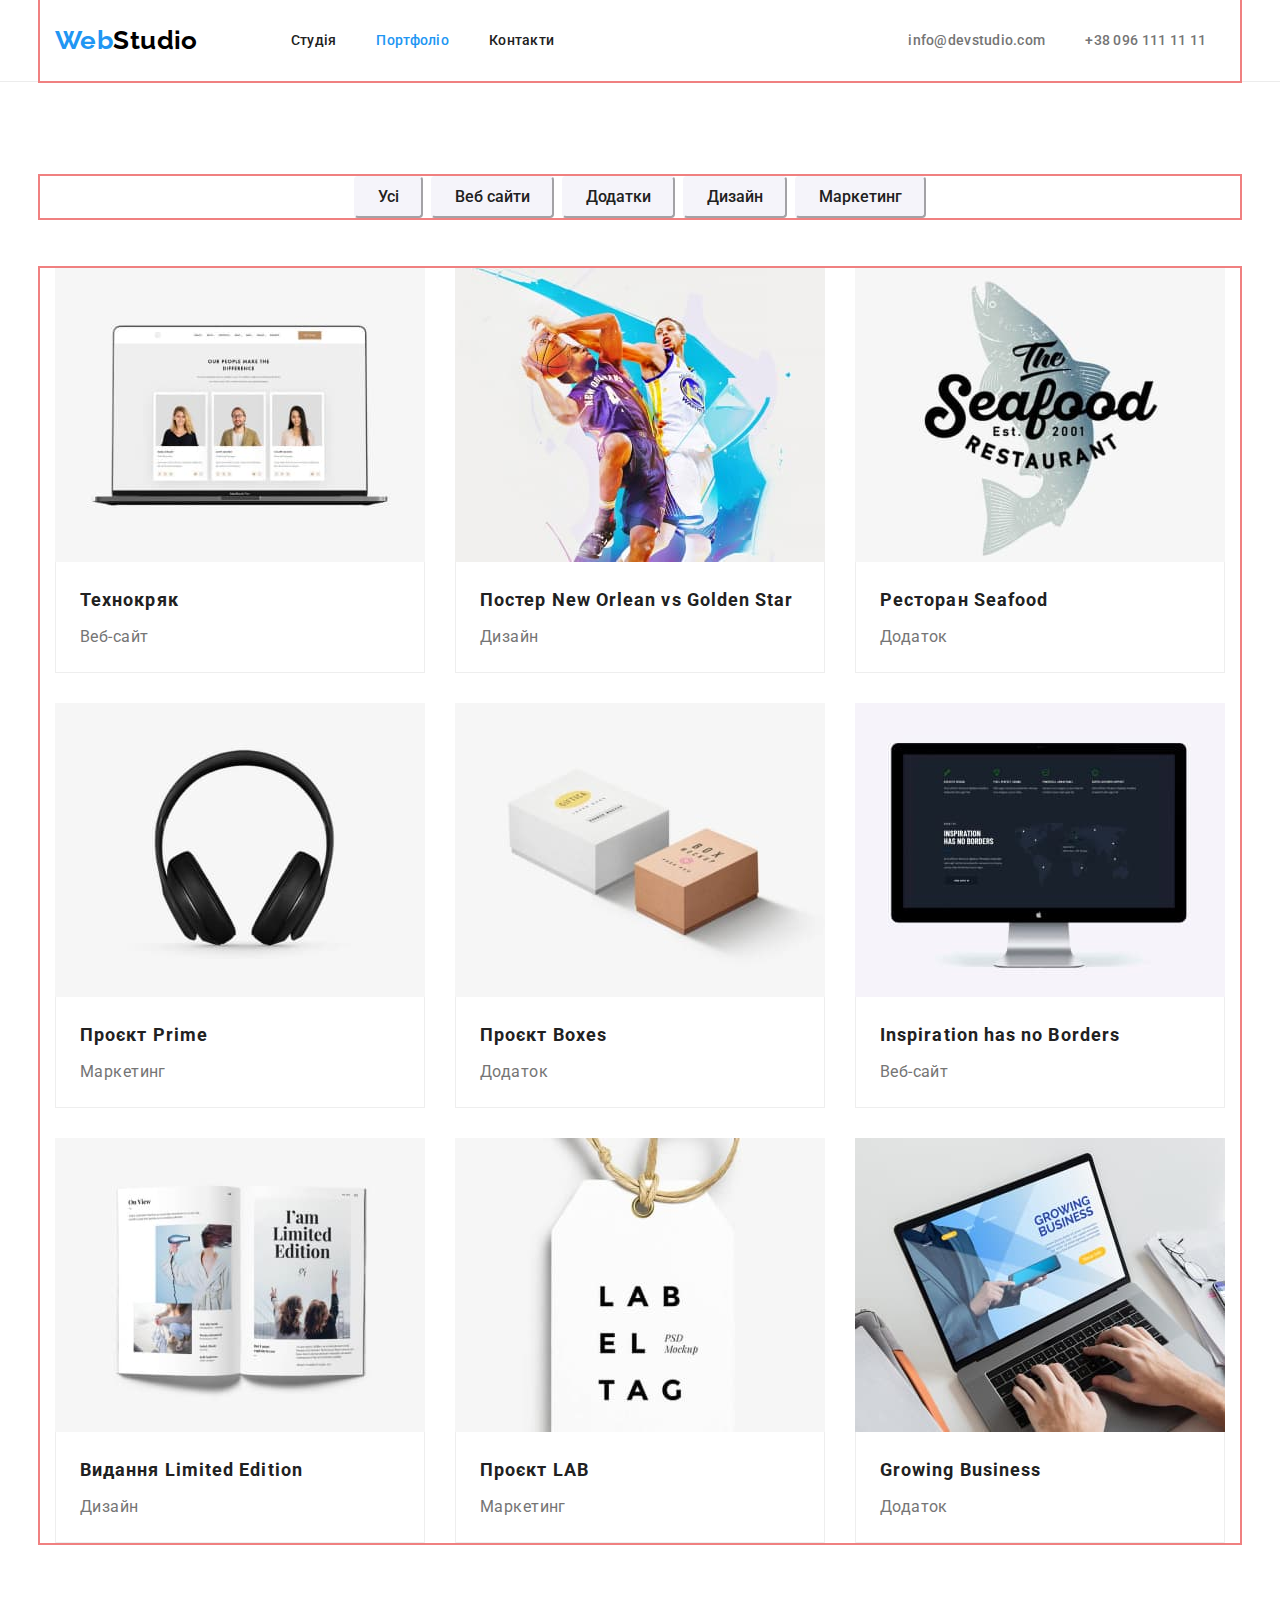
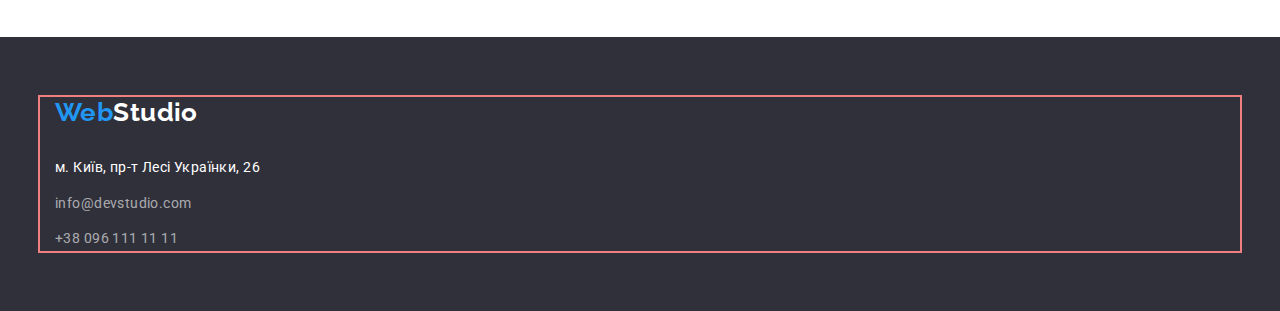
==== portfolio.html @ 5e0f8f5c "ver1" ====
<!DOCTYPE html>
<html lang="uk">
  <head>
    <meta charset="UTF-8" />
    <meta http-equiv="X-UA-Compatible" content="IE=edge" />
    <meta name="viewport" content="width=device-width, initial-scale=1.0" />
    <title>Portfolio</title>
    <link
      rel="stylesheet"
      href="https://cdnjs.cloudflare.com/ajax/libs/modern-normalize/1.1.0/modern-normalize.min.css"
    />
    <link rel="preconnect" href="https://fonts.googleapis.com" />
    <link rel="preconnect" href="https://fonts.gstatic.com" crossorigin />
    <link
      href="https://fonts.googleapis.com/css2?family=Raleway:wght@700&family=Roboto:wght@400;500;700;900&display=swap"
      rel="stylesheet"
    />
    <link rel="stylesheet" href="./css/styles.css" />
  </head>
  <body class="page">
    <!-- Навігація -->
    <header class="page-header">
      <div class="container">
        <nav class="main-nav">
          <a class="logo" href="./index.html" lang="en"><span class="accent">Web</span>Studio</a>
          <ul class="site-nav list">
            <li class="item"><a href="./index.html" class="link">Студія</a></li>
            <li class="item"><a href="./portfolio.html" class="link current">Портфоліо</a></li>
            <li class="item"><a href="" class="link">Контакти</a></li>
          </ul>
        </nav>
        <ul class="auth-nav list">
          <li class="item">
            <a class="link" href="mailto:info@devstudio.com">info@devstudio.com</a>
          </li>
          <li class="item"><a class="link" href="tel:+380961111111">+38 096 111 11 11</a></li>
        </ul>
      </div>
    </header>
    <main>
      <section class="section">
        <h1 class="visually-hidden">Портфоліо</h1>
        <!-- Фільтр -->
        <div class="container">
          <ul class="filter list">
            <li class="filter-list"><button type="button" class="button-filter">Усі</button></li>
            <li class="filter-list">
              <button type="button" class="button-filter">Веб сайти</button>
            </li>
            <li class="filter-list">
              <button type="button" class="button-filter">Додатки</button>
            </li>
            <li class="filter-list"><button type="button" class="button-filter">Дизайн</button></li>
            <li class="filter-list">
              <button type="button" class="button-filter">Маркетинг</button>
            </li>
          </ul>
        </div>
        <!-- Проекти -->
        <div class="container">
          <ul class="portfolio-list list">
            <li class="projects">
              <a class="projects-link" href="">
                <img src="./images/pf1.jpg" alt="Веб-сайт Технокряк" width="370" />
                <div class="border">
                  <h2 class="title">Технокряк</h2>
                  <p class="text">Веб-сайт</p>
                </div></a
              >
            </li>
            <li class="projects">
              <a class="projects-link" href="">
                <img src="./images/pf2.jpg" alt="Постер New Orlean vs Golden Star<" width="370" />
                <div class="border">
                  <h2 class="title">Постер New Orlean vs Golden Star</h2>
                  <p class="text">Дизайн</p>
                </div></a
              >
            </li>
            <li class="projects">
              <a class="projects-link" href="">
                <img src="./images/pf3.jpg" alt="Ресторан Seafood" width="370" />
                <div class="border">
                  <h2 class="title">Ресторан Seafood</h2>
                  <p class="text">Додаток</p>
                </div></a
              >
            </li>
            <li class="projects">
              <a class="projects-link" href="">
                <img src="./images/pf4.jpg" alt="Проєкт Prime" width="370" />
                <div class="border">
                  <h2 class="title">Проєкт Prime</h2>
                  <p class="text">Маркетинг</p>
                </div></a
              >
            </li>
            <li class="projects">
              <a class="projects-link" href="">
                <img src="./images/pf5.jpg" alt="Проєкт Boxes" width="370" />
                <div class="border">
                  <h2 class="title">Проєкт Boxes</h2>
                  <p class="text">Додаток</p>
                </div></a
              >
            </li>
            <li class="projects">
              <a class="projects-link" href="">
                <img src="./images/pf6.jpg" alt="Веб-сайт Inspiration has no Borders" width="370" />
                <div class="border">
                  <h2 class="title">Inspiration has no Borders</h2>
                  <p class="text">Веб-сайт</p>
                </div></a
              >
            </li>
            <li class="projects">
              <a class="projects-link" href="">
                <img src="./images/pf7.jpg" alt="Видання Limited Edition" width="370" />
                <div class="border">
                  <h2 class="title">Видання Limited Edition</h2>
                  <p class="text">Дизайн</p>
                </div></a
              >
            </li>
            <li class="projects">
              <a class="projects-link" href="">
                <img src="./images/pf8.jpg" alt="Проєкт LAB" width="370" />
                <div class="border">
                  <h2 class="title">Проєкт LAB</h2>
                  <p class="text">Маркетинг</p>
                </div>
              </a>
            </li>
            <li class="projects">
              <a class="projects-link" href="">
                <img src="./images/pf9.jpg" alt="Growing Business" width="370" />
                <div class="border">
                  <h2 class="title">Growing Business</h2>
                  <p class="text">Додаток</p>
                </div>
              </a>
            </li>
          </ul>
        </div>
      </section>
    </main>
    <!-- футер -->
    <footer class="footer">
      <div class="container">
        <a class="logo-footer" href="./index.html" lang="en"
          ><span class="accent">Web</span>Studio</a
        >
        <address class="addlinks">
          <a
            class="map"
            href="https://goo.gl/maps/CPtrU1FHBa2aNyZL9"
            target="_blank"
            rel="noopener noreferrer nofollow"
            >м. Київ, пр-т Лесі Українки, 26</a
          >
          <ul class="addcontact list">
            <li class="foter-link">
              <a class="link" href="mailto:info@devstudio.com">info@devstudio.com</a>
            </li>
            <li class="foter-link">
              <a class="link" href="tel:+380961111111">+38 096 111 11 11</a>
            </li>
          </ul>
        </address>
      </div>
    </footer>
  </body>
</html>
---- css/styles.css ----
:root {
  --primaty-text-color: #757575;
  --title-text-color: #212121;
  --accent-color: #2196f3;
  --background-color: #f5f5f5;
  --filter-background-color: #f5f4fa;
  --second-color: #ffffff;
  --foter-links-color: rgba(255, 255, 255, 0.6);
  --head-foter-color: #2f303a;
  --hover-button-color: #188ce8;
  --logo-color: #000000;
  --header-color: #ececec;
  --border-portfolio: #eeeeee;
}
.page {
  color: var(--primaty-text-color);
  background-color: var(--second-color);
  font-family: 'Roboto', sans-serif;
  font-size: 14px;
  letter-spacing: 0.03em;
}
.page-header {
  background-color: var(--second-color);
  border-bottom: 1px solid var(--header-color);
}
.page-header > .container {
  display: flex;
  align-items: center;
}
.accent {
  color: var(--accent-color);
}
.container {
  width: 1200px;
  margin: 0 auto;
  padding: 0 15px;
  outline: 2px solid lightcoral;
}
.border {
  border-bottom: 1px solid var(--border-portfolio);
  border-right: 1px solid var(--border-portfolio);
  border-left: 1px solid var(--border-portfolio);
  padding: 20px 24px;
}
p {
  margin-bottom: 0;
  margin-top: 0;
}
.list {
  list-style: none;
  padding: 0;
  margin: 0;
}
/*main nav*/
.main-nav {
  display: flex;
  align-items: center;
}
/*site nav*/
.logo {
  color: var(--logo-color);
  font-family: 'Raleway', sans-serif;
  font-weight: 700;
  font-size: 26px;
  line-height: 2;
  text-decoration: none;

  margin-right: 93px;
}

.site-nav {
  display: flex;
}

.site-nav .item:not(:last-child) {
  margin-right: 40px;
}
.site-nav .link:hover,
.site-nav .link:focus {
  color: var(--accent-color);
}
.site-nav .link.current {
  color: var(--accent-color);
}
.site-nav .link {
  color: var(--title-text-color);
  font-weight: 500;
  letter-spacing: 0.02em;
  line-height: 1.14;
  text-decoration: none;

  display: block;
  padding-top: 32px;
  padding-bottom: 32px;
}
.auth-nav {
  display: flex;
  margin-left: 354px;
}

.auth-nav .item + .item {
  margin-left: 40px;
}
.auth-nav .item {
  padding-top: 32px;
  padding-bottom: 32px;
}
.auth-nav .link {
  color: var(--primaty-text-color);
  font-weight: 500;
  letter-spacing: 0.02em;
  line-height: 1.14;
  text-decoration: none;
}
.auth-nav .link:hover,
.auth-nav .link:focus {
  color: var(--accent-color);
}

/*hero*/
.hero {
  background-color: var(--head-foter-color);
  margin-top: 0;
  margin-bottom: 0;
  margin-left: 0;
  margin-right: 0;
  padding-bottom: 200px;
  padding-top: 200px;
  text-align: center;
}
.hero-title {
  color: var(--second-color);
  font-weight: 900;
  font-size: 44px;
  line-height: 1.36;
  max-width: 696px;

  letter-spacing: 0.06em;
  text-transform: uppercase;
  margin: 0 auto;
  margin-bottom: 30px;
}
.button-hero {
  color: var(--second-color);
  background-color: var(--accent-color);
  font-weight: 700;
  font-size: 16px;
  line-height: 1.9;
  letter-spacing: 0.06em;
  cursor: pointer;

  padding: 10px 24px 10px 24px;
  border-radius: 4px;
  border-color: var(--accent-color);
  box-shadow: 0px 4px 4px rgba(0, 0, 0, 0.15);
  border: none;
}
.button-hero:hover,
.button-hero:focus {
  background-color: var(--hover-button-color);
}
/*sections*/
.section {
  padding-top: 94px;
  padding-bottom: 94px;
}
.section-title {
  color: var(--title-text-color);
  font-weight: 700;
  font-size: 36px;
  line-height: 1.6;
  text-align: center;
  margin-top: 0;
  margin-bottom: 50px;
}

.workers {
  background-color: var(--filter-background-color);
}
.workers .team-list {
  text-align: center;
  line-height: 1.18;
  background-color: var(--second-color);
}

.feature-list {
  display: flex;
}
.feature-list .title {
  color: var(--title-text-color);
  line-height: 1.14;
  font-weight: 700;
  text-transform: uppercase;
  margin-top: 0;
}
.feature-list .feature-text {
  line-height: 1.7;
  margin-top: 0;
  margin-bottom: 0;
}
.feature-list .feature {
  width: 270px;
}
.feature-list .feature:not(:last-child) {
  margin-right: 30px;
}
.section-photo {
  display: flex;
}
.section-photo .photo:not(:last-child) {
  margin-right: 30px;
}
.section-photo img {
  display: block;
}
.workers-team {
  display: flex;
}
.workers-team .team-list:not(:last-child) {
  margin-right: 30px;
  box-shadow: 0px 1px 3px rgba(0, 0, 0, 0.12), 0px 1px 1px rgba(0, 0, 0, 0.14),
    0px 2px 1px rgba(0, 0, 0, 0.2);
  border-radius: 0px 0px 4px 4px;
  padding-bottom: 30px;
}
.portfolio-list {
  display: flex;
  flex-wrap: wrap;
}
.portfolio-list .projects {
  width: calc((100% - 60px) / 3);
  margin-right: 30px;
  margin-bottom: 30px;
}
.portfolio-list .projects:nth-child(3n) {
  margin-right: 0;
}
.portfolio-list .projects:nth-last-child(-n + 3) {
  margin-bottom: 0;
}
.portfolio-list img {
  display: block;
}
.portfolio-list .title {
  color: var(--title-text-color);
  margin-top: 0;
  margin-bottom: 4px;
}
.workers .name {
  color: var(--title-text-color);
  font-weight: 500;
  font-size: 16px;
  margin-top: 30px;
  margin-bottom: 10px;
}

.visually-hidden {
  position: absolute;
  white-space: nowrap;
  width: 1px;
  height: 1px;
  overflow: hidden;
  border: 0;
  padding: 0;
  clip: rect(0 0 0 0);
  clip-path: inset(50%);
  margin: -1px;
}
/*footer*/
.footer {
  background-color: var(--head-foter-color);
  padding-top: 60px;
  padding-bottom: 60px;
}
.footer .logo-footer {
  display: inline-block;
  color: var(--second-color);
  font-family: 'Raleway', sans-serif;
  font-weight: 700;
  font-size: 26px;
  line-height: 1.19;
  text-decoration: none;
  margin-bottom: 28px;
}
.footer .link:hover,
.footer .link:focus {
  color: var(--accent-color);
}
.addlinks {
  font-style: normal;
}
.addlinks .map {
  color: var(--second-color);
  text-decoration: none;
  line-height: 1.7;
  margin-bottom: 12px;
  display: inline-block;
}
.addlinks .link {
  line-height: 1.7;
  color: var(--foter-links-color);
  text-decoration: none;
}
.addcontact .foter-link:not(:last-child) {
  margin-bottom: 12px;
  display: block;
}
.addcontact .contact:first-child {
  margin-bottom: 12px;
}

/*portfolio*/
/*portfolio filter*/
.filter {
  display: flex;
  margin-bottom: 50px;
  justify-content: center;
}
.filter .filter-list:not(:last-child) {
  margin-right: 8px;
}
.filter .button-filter {
  color: var(--title-text-color);
  background-color: var(--filter-background-color);
  font-weight: 500;
  font-size: 16px;
  line-height: 1.6;
  cursor: pointer;
  border-radius: 4px;
  border-color: var(--filter-background-color);
  padding: 6px 22px 6px 22px;
}
.filter .button-filter:hover,
.filter .button-filter:focus {
  background-color: var(--accent-color);
  box-shadow: 0px 3px 1px rgba(0, 0, 0, 0.1), 0px 1px 2px rgba(0, 0, 0, 0.08),
    0px 2px 2px rgba(0, 0, 0, 0.12);
}
/*portfolio-list*/
.projects {
  background-color: var(--second-color);
}
.projects-link {
  text-decoration: none;
}
.portfolio-list .title {
  letter-spacing: 0.06em;
  font-weight: 700;
  font-size: 18px;
  line-height: 2;
  text-decoration: none;
}
.portfolio-list .text {
  font-size: 16px;
  line-height: 1.88;
  color: var(--primaty-text-color);
  text-decoration: none;
}
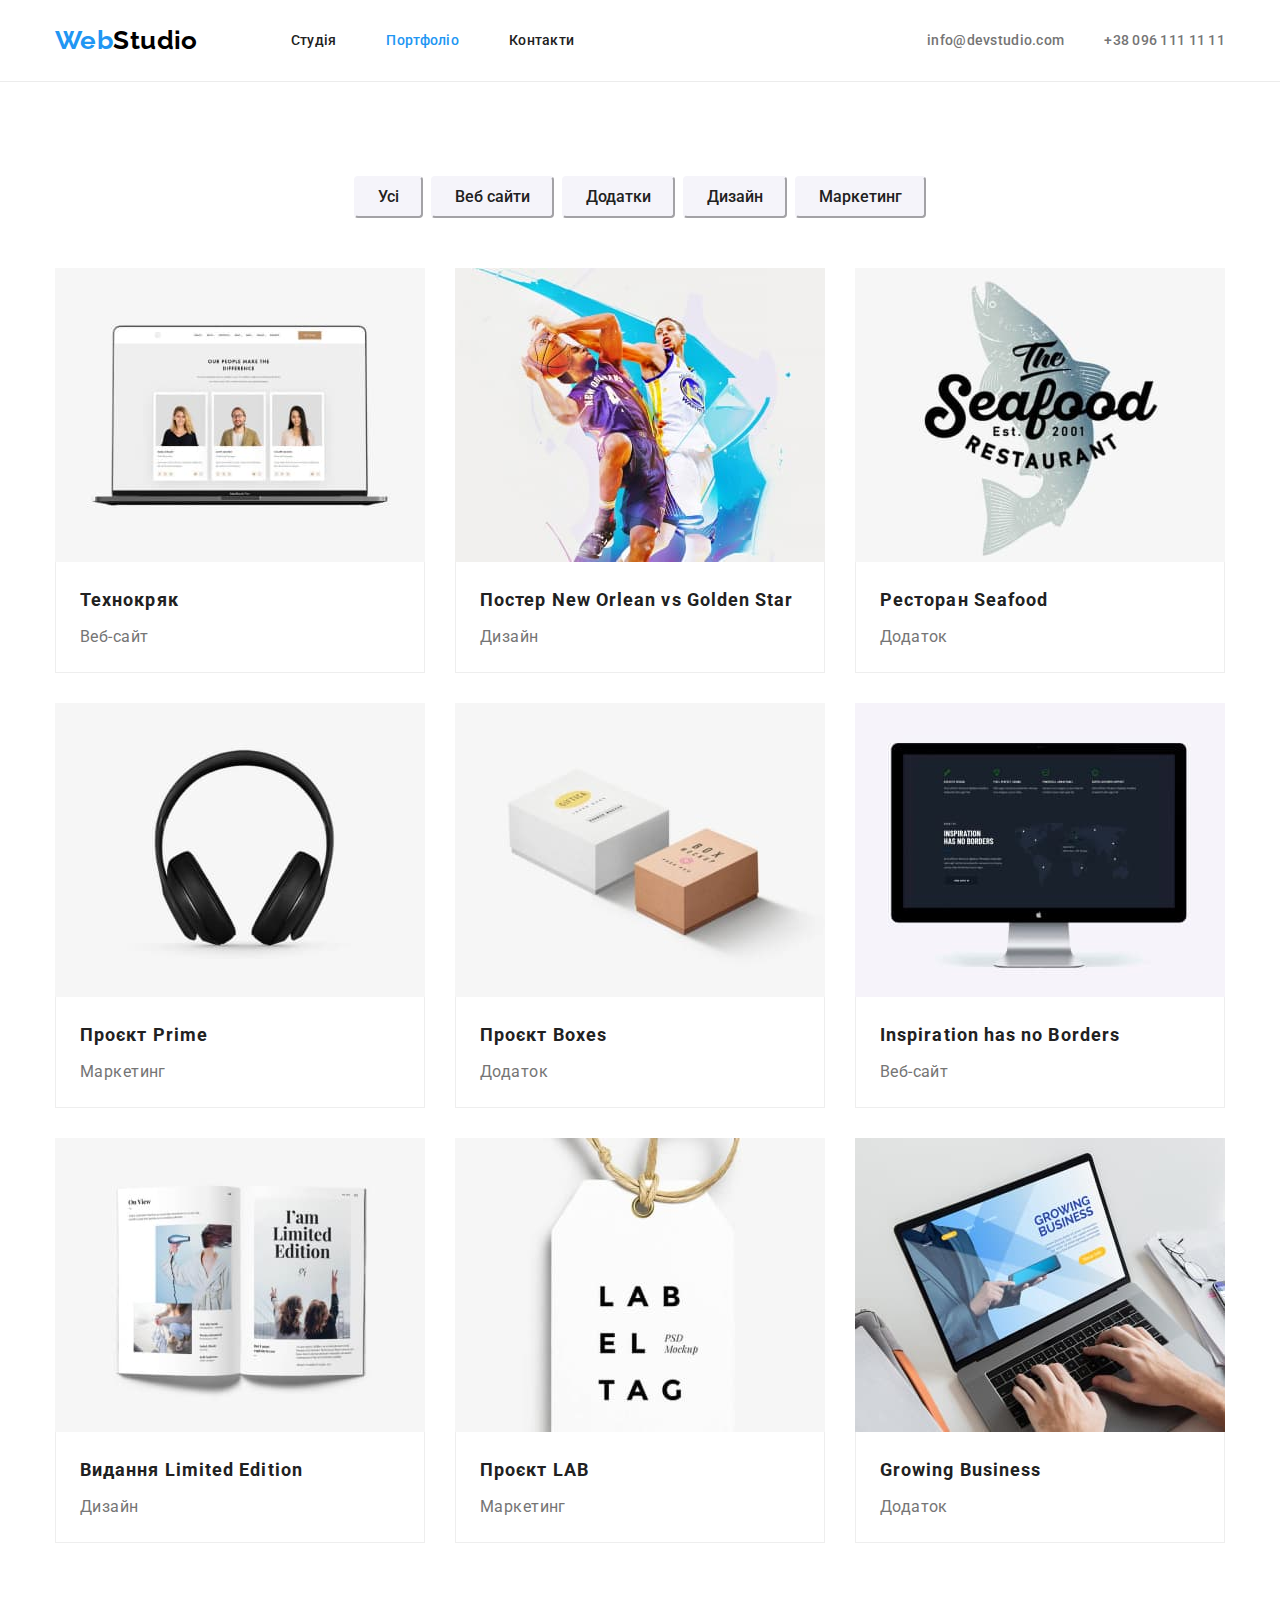
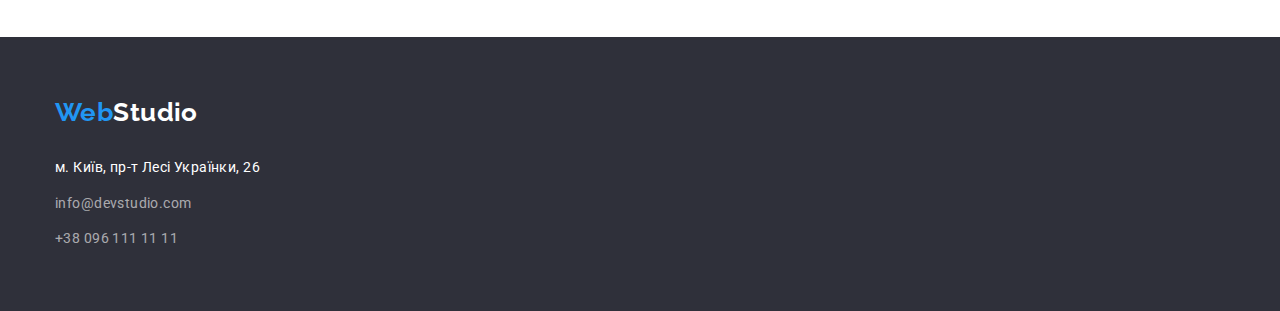
==== commit cd240e68: "Update" ====
--- a/portfolio.html
+++ b/portfolio.html
@@ -55,9 +55,7 @@
               <button type="button" class="button-filter">Маркетинг</button>
             </li>
           </ul>
-        </div>
-        <!-- Проекти -->
-        <div class="container">
+          <!-- Проекти -->
           <ul class="portfolio-list list">
             <li class="projects">
               <a class="projects-link" href="">
--- a/css/styles.css
+++ b/css/styles.css
@@ -34,7 +34,6 @@
   width: 1200px;
   margin: 0 auto;
   padding: 0 15px;
-  outline: 2px solid lightcoral;
 }
 .border {
   border-bottom: 1px solid var(--border-portfolio);
@@ -73,7 +72,7 @@
 }
 
 .site-nav .item:not(:last-child) {
-  margin-right: 40px;
+  margin-right: 50px;
 }
 .site-nav .link:hover,
 .site-nav .link:focus {
@@ -95,7 +94,7 @@
 }
 .auth-nav {
   display: flex;
-  margin-left: 354px;
+  margin-left: auto;
 }
 
 .auth-nav .item + .item {
@@ -173,6 +172,9 @@
   margin-top: 0;
   margin-bottom: 50px;
 }
+.section-nopd {
+  padding-top: 0;
+}
 
 .workers {
   background-color: var(--filter-background-color);
@@ -218,10 +220,12 @@
 }
 .workers-team .team-list:not(:last-child) {
   margin-right: 30px;
+  padding-bottom: 30px;
+}
+.workers-team .team-list {
   box-shadow: 0px 1px 3px rgba(0, 0, 0, 0.12), 0px 1px 1px rgba(0, 0, 0, 0.14),
     0px 2px 1px rgba(0, 0, 0, 0.2);
   border-radius: 0px 0px 4px 4px;
-  padding-bottom: 30px;
 }
 .portfolio-list {
   display: flex;
@@ -335,6 +339,7 @@
   background-color: var(--accent-color);
   box-shadow: 0px 3px 1px rgba(0, 0, 0, 0.1), 0px 1px 2px rgba(0, 0, 0, 0.08),
     0px 2px 2px rgba(0, 0, 0, 0.12);
+  color: var(--second-color);
 }
 /*portfolio-list*/
 .projects {
